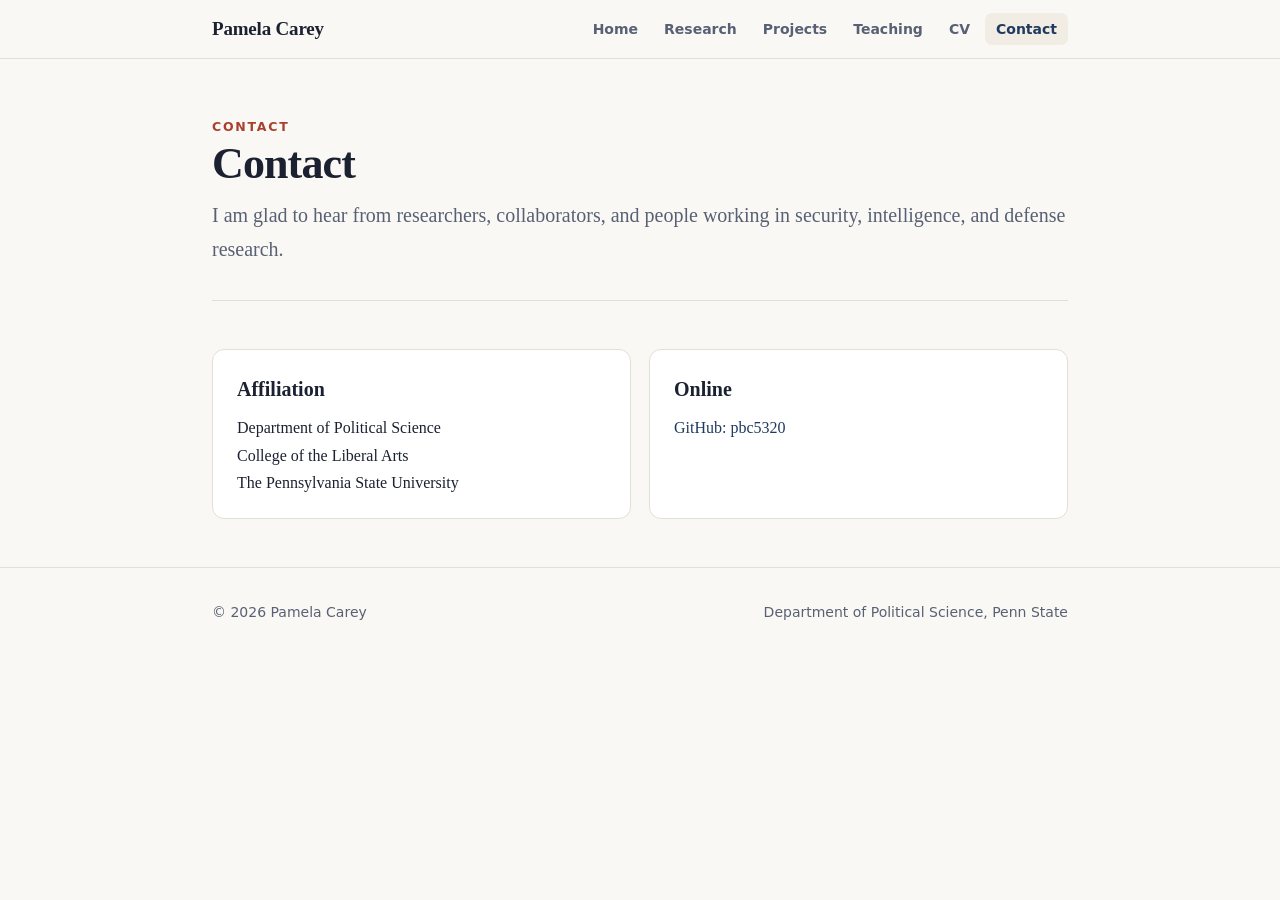
==== contact.html @ 089c4d3b "Rebuild as multi-page academic site Adds Home, Research, Projects, Teaching, CV, and Contact pages w" ====
<!doctype html>
<html lang="en">
<head>
<meta charset="utf-8">
<meta name="viewport" content="width=device-width, initial-scale=1">
<title>Contact | Pamela Carey</title>
<meta name="description" content="Contact Pamela Carey, PhD student in Political Science at Penn State.">
<link rel="stylesheet" href="assets/style.css">
</head>
<body>
<header class="site-header"><div class="wrap">
  <a class="brand" href="index.html">Pamela Carey</a>
  <nav>
    <a href="index.html">Home</a>
    <a href="research.html">Research</a>
    <a href="projects.html">Projects</a>
    <a href="teaching.html">Teaching</a>
    <a href="cv.html">CV</a>
    <a href="contact.html" aria-current="page">Contact</a>
  </nav>
</div></header>

<main class="wrap">

<div class="page-title">
  <div class="eyebrow">Contact</div>
  <h1>Contact</h1>
  <p class="lede">I am glad to hear from researchers, collaborators, and people working in security, intelligence, and defense research.</p>
</div>

<section>
  <div class="grid">
    <div class="card">
      <h3>Affiliation</h3>
      <p>Department of Political Science<br>College of the Liberal Arts<br>The Pennsylvania State University</p>
    </div>
    <div class="card">
      <h3>Online</h3>
      <p><a href="https://github.com/pbc5320">GitHub: pbc5320</a></p>
    </div>
  </div>
</section>

</main>

<footer><div class="wrap"><span>&copy; 2026 Pamela Carey</span><span>Department of Political Science, Penn State</span></div></footer>
</body>
</html>
---- assets/style.css ----
:root{
  --bg:#faf8f4; --ink:#1b2130; --muted:#586174; --line:#e3dfd4;
  --accent:#1f3a5f; --accent2:#a8402d; --card:#ffffff; --soft:#f1ede4;
}
@media (prefers-color-scheme: dark){
  :root{ --bg:#11141b; --ink:#eceff5; --muted:#9aa3b5; --line:#262c3a; --accent:#8fb3e6; --accent2:#e58a73; --card:#1a1f2a; --soft:#181d27; }
}
*{box-sizing:border-box}
html{scroll-behavior:smooth}
body{margin:0;background:var(--bg);color:var(--ink);font:17px/1.7 Georgia,"Times New Roman",serif;-webkit-font-smoothing:antialiased}
a{color:var(--accent);text-decoration:none;border-bottom:1px solid transparent}
a:hover{border-bottom-color:var(--accent)}
.wrap{max-width:900px;margin:0 auto;padding:0 22px}

/* header / nav */
.site-header{position:sticky;top:0;z-index:10;background:color-mix(in srgb,var(--bg) 92%,transparent);backdrop-filter:blur(8px);border-bottom:1px solid var(--line)}
.site-header .wrap{display:flex;align-items:center;gap:6px;min-height:58px;flex-wrap:wrap}
.brand{font-size:19px;font-weight:700;color:var(--ink);margin-right:auto;letter-spacing:-.01em;border:0}
.brand:hover{border:0}
.site-header nav{display:flex;gap:4px;flex-wrap:wrap;font:600 14px system-ui,sans-serif}
.site-header nav a{color:var(--muted);padding:8px 11px;border-radius:7px;border:0}
.site-header nav a:hover{color:var(--ink);background:var(--soft)}
.site-header nav a[aria-current="page"]{color:var(--accent);background:var(--soft)}

/* hero */
.hero{display:grid;grid-template-columns:200px 1fr;gap:44px;align-items:center;padding:72px 0 56px}
.portrait{width:200px;height:200px;border-radius:50%;background:linear-gradient(135deg,var(--accent),var(--accent2));display:grid;place-items:center;color:#fff;font:700 62px Georgia,serif;letter-spacing:.02em;overflow:hidden}
.portrait img{width:100%;height:100%;object-fit:cover}
.eyebrow{font:700 12.5px system-ui,sans-serif;letter-spacing:.14em;text-transform:uppercase;color:var(--accent2)}
h1{font-size:clamp(34px,6vw,52px);line-height:1.1;margin:10px 0 16px;letter-spacing:-.02em}
.lede{font-size:20px;color:var(--muted);margin:0}
.cta{display:flex;flex-wrap:wrap;gap:12px;margin-top:26px;font:600 15px system-ui,sans-serif}
.btn{padding:11px 20px;border-radius:8px;border:1px solid var(--accent);color:var(--accent)}
.btn.primary{background:var(--accent);color:var(--bg)}
.btn:hover{opacity:.88;border-color:var(--accent)}

/* sections */
section{padding:48px 0;border-top:1px solid var(--line)}
h2{font-size:28px;margin:0 0 6px;letter-spacing:-.01em}
.kicker{font:700 12.5px system-ui,sans-serif;letter-spacing:.14em;text-transform:uppercase;color:var(--accent2);margin:0 0 8px}
.sub{color:var(--muted);margin:0 0 28px}
h3{font-size:20px;margin:0 0 4px}
.meta{font:14px system-ui,sans-serif;color:var(--muted);margin-bottom:6px}
.grid{display:grid;grid-template-columns:repeat(auto-fit,minmax(260px,1fr));gap:18px}
.card{background:var(--card);border:1px solid var(--line);border-radius:12px;padding:22px 24px}
.card p{margin:8px 0 0;font-size:16px}
.card.link{display:block;color:inherit;border:1px solid var(--line)}
.card.link:hover{border-color:var(--accent);transform:translateY(-1px);transition:.15s}
.tags{display:flex;flex-wrap:wrap;gap:8px;margin-top:14px}
.tag{font:500 13px system-ui,sans-serif;padding:4px 11px;border-radius:99px;background:color-mix(in srgb,var(--accent) 10%,transparent);color:var(--accent)}
.status{display:inline-block;font:600 12px system-ui,sans-serif;padding:3px 10px;border-radius:99px;background:color-mix(in srgb,var(--accent2) 14%,transparent);color:var(--accent2);margin-left:8px;vertical-align:middle}
ul{padding-left:20px;margin:8px 0 0}
li{margin:5px 0}
.stack > * + *{margin-top:18px}

/* page title block */
.page-title{padding:60px 0 34px}
.page-title h1{font-size:clamp(32px,5vw,44px);margin:6px 0 10px}

/* timeline */
.tl{border-left:2px solid var(--line);padding-left:24px;margin-left:5px}
.tl .item{position:relative;margin-bottom:28px}
.tl .item::before{content:"";position:absolute;left:-31px;top:10px;width:11px;height:11px;border-radius:50%;background:var(--accent);border:2px solid var(--bg)}
.tl .item p{margin:6px 0 0;font-size:16px}

footer{padding:36px 0 56px;border-top:1px solid var(--line);font:14px system-ui,sans-serif;color:var(--muted)}
footer .wrap{display:flex;justify-content:space-between;flex-wrap:wrap;gap:10px}

@media (max-width:680px){
  .hero{grid-template-columns:1fr;gap:26px;padding:48px 0 40px;text-align:left}
  .portrait{width:140px;height:140px;font-size:44px}
}
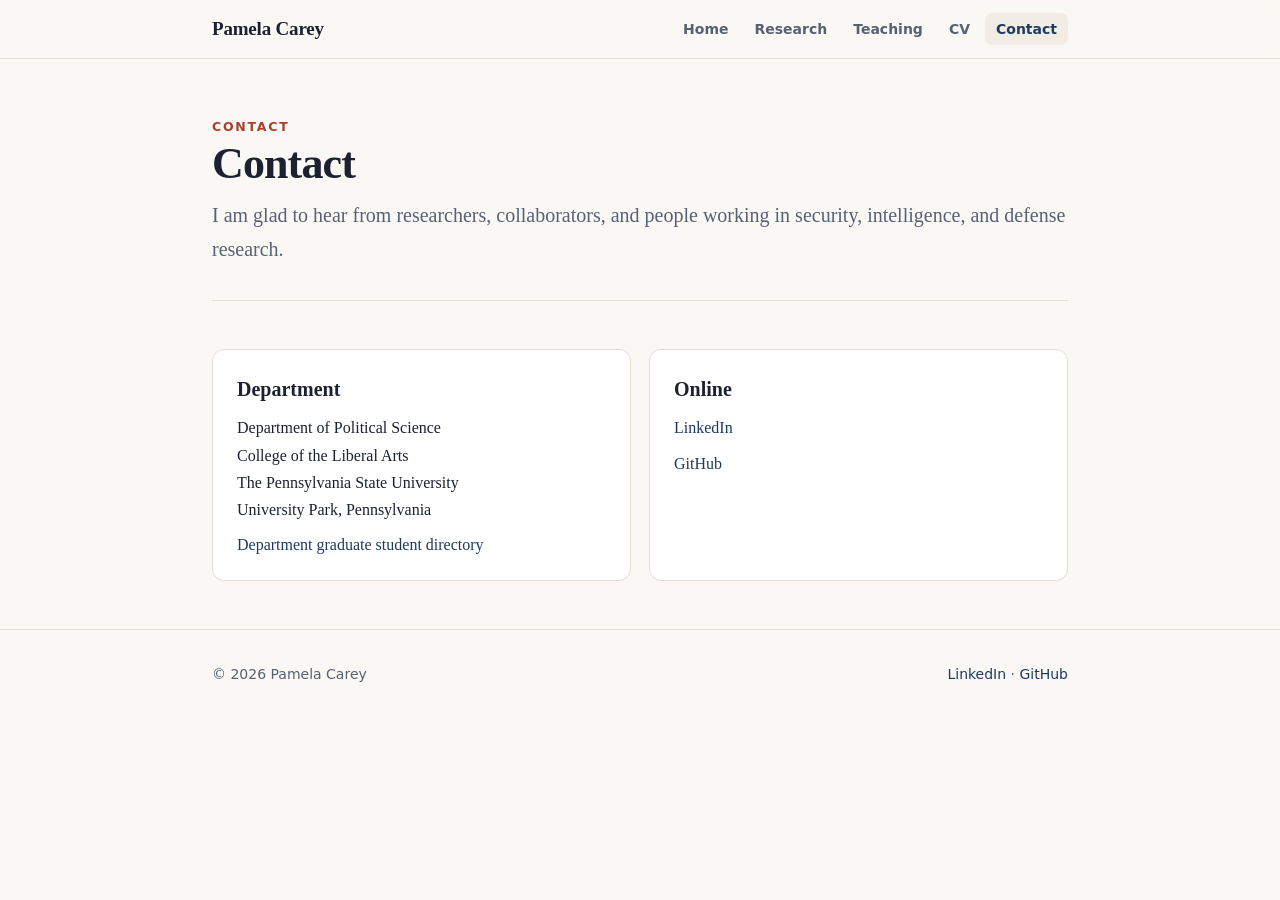
==== commit a2dc2f2f: "Add Contact page with department directory link Co-Authored-By: Claude Sonnet 5.5 <noreply@anthropic" ====
--- a/contact.html
+++ b/contact.html
@@ -13,7 +13,6 @@
   <nav>
     <a href="index.html">Home</a>
     <a href="research.html">Research</a>
-    <a href="projects.html">Projects</a>
     <a href="teaching.html">Teaching</a>
     <a href="cv.html">CV</a>
     <a href="contact.html" aria-current="page">Contact</a>
@@ -31,18 +30,20 @@
 <section>
   <div class="grid">
     <div class="card">
-      <h3>Affiliation</h3>
-      <p>Department of Political Science<br>College of the Liberal Arts<br>The Pennsylvania State University</p>
+      <h3>Department</h3>
+      <p>Department of Political Science<br>College of the Liberal Arts<br>The Pennsylvania State University<br>University Park, Pennsylvania</p>
+      <p><a href="https://polisci.la.psu.edu/people/#graduatestudents">Department graduate student directory</a></p>
     </div>
     <div class="card">
       <h3>Online</h3>
-      <p><a href="https://github.com/pbc5320">GitHub: pbc5320</a></p>
+      <p><a href="https://www.linkedin.com/in/pamela-carey-24b1b4239/">LinkedIn</a></p>
+      <p><a href="https://github.com/pbc5320">GitHub</a></p>
     </div>
   </div>
 </section>
 
 </main>
 
-<footer><div class="wrap"><span>&copy; 2026 Pamela Carey</span><span>Department of Political Science, Penn State</span></div></footer>
+<footer><div class="wrap"><span>&copy; 2026 Pamela Carey</span><span><a href="https://www.linkedin.com/in/pamela-carey-24b1b4239/">LinkedIn</a> · <a href="https://github.com/pbc5320">GitHub</a></span></div></footer>
 </body>
 </html>
--- a/assets/style.css
+++ b/assets/style.css
@@ -70,3 +70,15 @@
   .hero{grid-template-columns:1fr;gap:26px;padding:48px 0 40px;text-align:left}
   .portrait{width:140px;height:140px;font-size:44px}
 }
+
+/* LinkedIn-style profile header */
+.profile{display:flex;align-items:center;gap:40px;padding:72px 0 52px}
+.profile .portrait{flex:0 0 auto;width:210px;height:210px}
+.profile-text h1{font-size:clamp(34px,5.5vw,50px);margin:0 0 6px}
+.profile-text .title{font-size:20px;line-height:1.4;margin:0 0 10px;color:var(--ink)}
+.profile-text .affil{margin:0;color:var(--muted);font-size:16.5px}
+.profile-text .cta{margin-top:22px}
+@media (max-width:680px){
+  .profile{flex-direction:column;align-items:flex-start;gap:24px;padding:44px 0 36px}
+  .profile .portrait{width:150px;height:150px}
+}
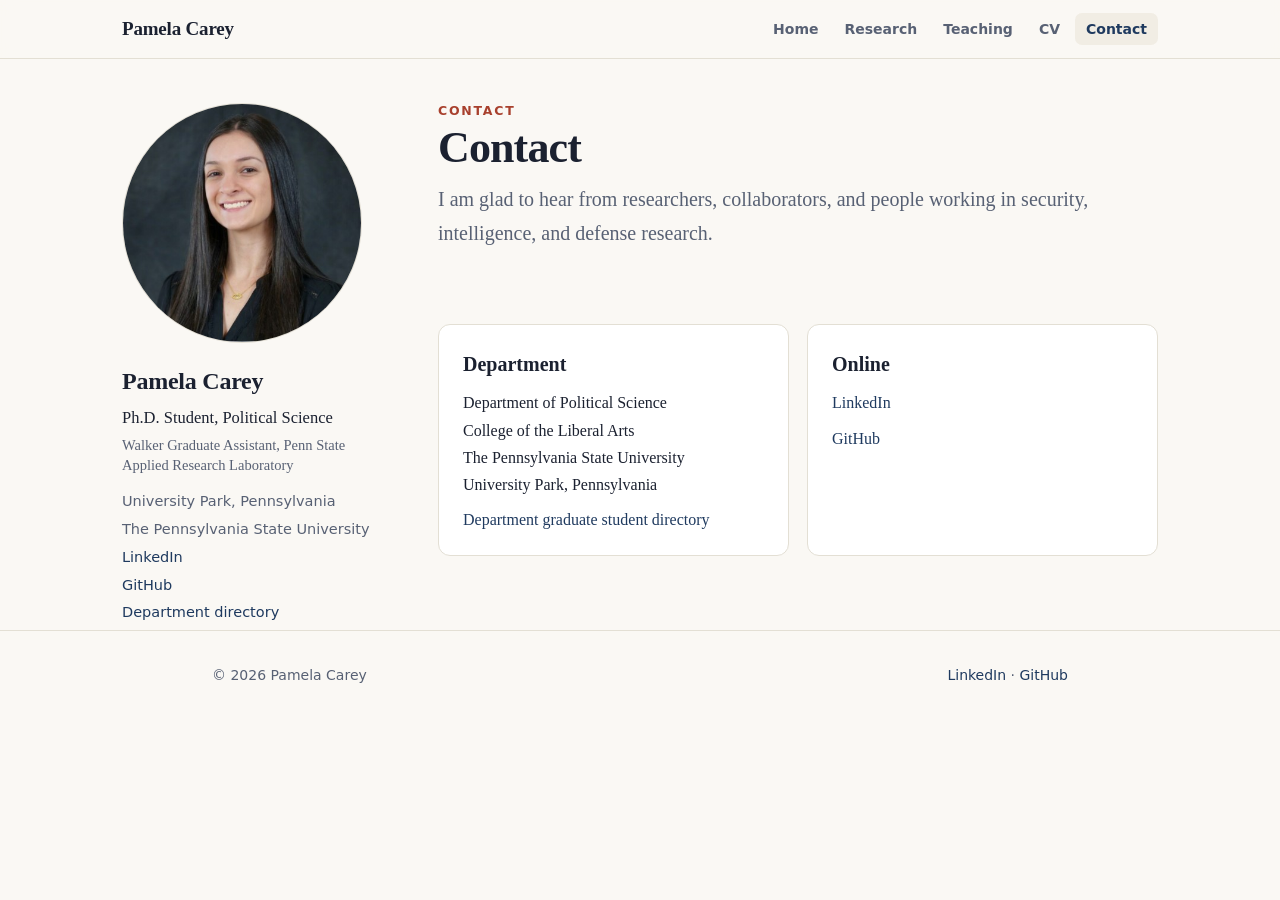
==== commit 82c3e841: "Sidebar layout; add language and online extremism focus Co-Authored-By: Claude Sonnet 5.5 <noreply@a" ====
--- a/contact.html
+++ b/contact.html
@@ -19,7 +19,21 @@
   </nav>
 </div></header>
 
-<main class="wrap">
+<div class="wrap layout">
+  <aside class="sidebar">
+    <img class="avatar" src="assets/headshot.png" alt="Portrait of Pamela Carey" width="400" height="400">
+    <h2 class="author-name">Pamela Carey</h2>
+    <p class="author-title">Ph.D. Student, Political Science</p>
+    <p class="author-sub">Walker Graduate Assistant, Penn State Applied Research Laboratory</p>
+    <ul class="author-links">
+      <li>University Park, Pennsylvania</li>
+      <li>The Pennsylvania State University</li>
+      <li><a href="https://www.linkedin.com/in/pamela-carey-24b1b4239/">LinkedIn</a></li>
+      <li><a href="https://github.com/pbc5320">GitHub</a></li>
+      <li><a href="https://polisci.la.psu.edu/people/#graduatestudents">Department directory</a></li>
+    </ul>
+  </aside>
+  <main>
 
 <div class="page-title">
   <div class="eyebrow">Contact</div>
@@ -43,6 +57,7 @@
 </section>
 
 </main>
+</div>
 
 <footer><div class="wrap"><span>&copy; 2026 Pamela Carey</span><span><a href="https://www.linkedin.com/in/pamela-carey-24b1b4239/">LinkedIn</a> · <a href="https://github.com/pbc5320">GitHub</a></span></div></footer>
 </body>
--- a/assets/style.css
+++ b/assets/style.css
@@ -82,3 +82,26 @@
   .profile{flex-direction:column;align-items:flex-start;gap:24px;padding:44px 0 36px}
   .profile .portrait{width:150px;height:150px}
 }
+
+/* AcademicPages-style sidebar layout */
+.wrap.layout{max-width:1080px;display:grid;grid-template-columns:260px 1fr;gap:56px;align-items:start;padding-top:44px}
+.sidebar{position:sticky;top:84px;text-align:left}
+.sidebar .avatar{width:100%;max-width:240px;aspect-ratio:1/1;object-fit:cover;border-radius:50%;display:block;border:1px solid var(--line)}
+.sidebar .author-name{font-size:24px;margin:18px 0 4px;letter-spacing:-.01em}
+.sidebar .author-title{margin:0;font-size:16.5px;line-height:1.4}
+.sidebar .author-sub{margin:6px 0 0;font-size:14.5px;line-height:1.4;color:var(--muted)}
+.sidebar .author-links{list-style:none;padding:0;margin:16px 0 0;font:14.5px/1.5 system-ui,sans-serif;color:var(--muted)}
+.sidebar .author-links li{margin:6px 0}
+.layout .page-title{padding:0 0 26px}
+.layout main > p{margin:0 0 16px}
+.layout section:first-of-type{border-top:0}
+@media (max-width:820px){
+  .wrap.layout{grid-template-columns:1fr;gap:28px}
+  .sidebar{position:static;display:grid;grid-template-columns:110px 1fr;column-gap:20px;align-items:start}
+  .sidebar .avatar{grid-row:1 / span 4;width:110px}
+  .sidebar .author-name{margin:0}
+  .sidebar .author-links{grid-column:1 / -1}
+}
+.sidebar .avatar{height:auto;align-self:start}
+.site-header .wrap{max-width:1080px}
+@media (max-width:820px){ .sidebar .avatar{width:110px;height:110px} }
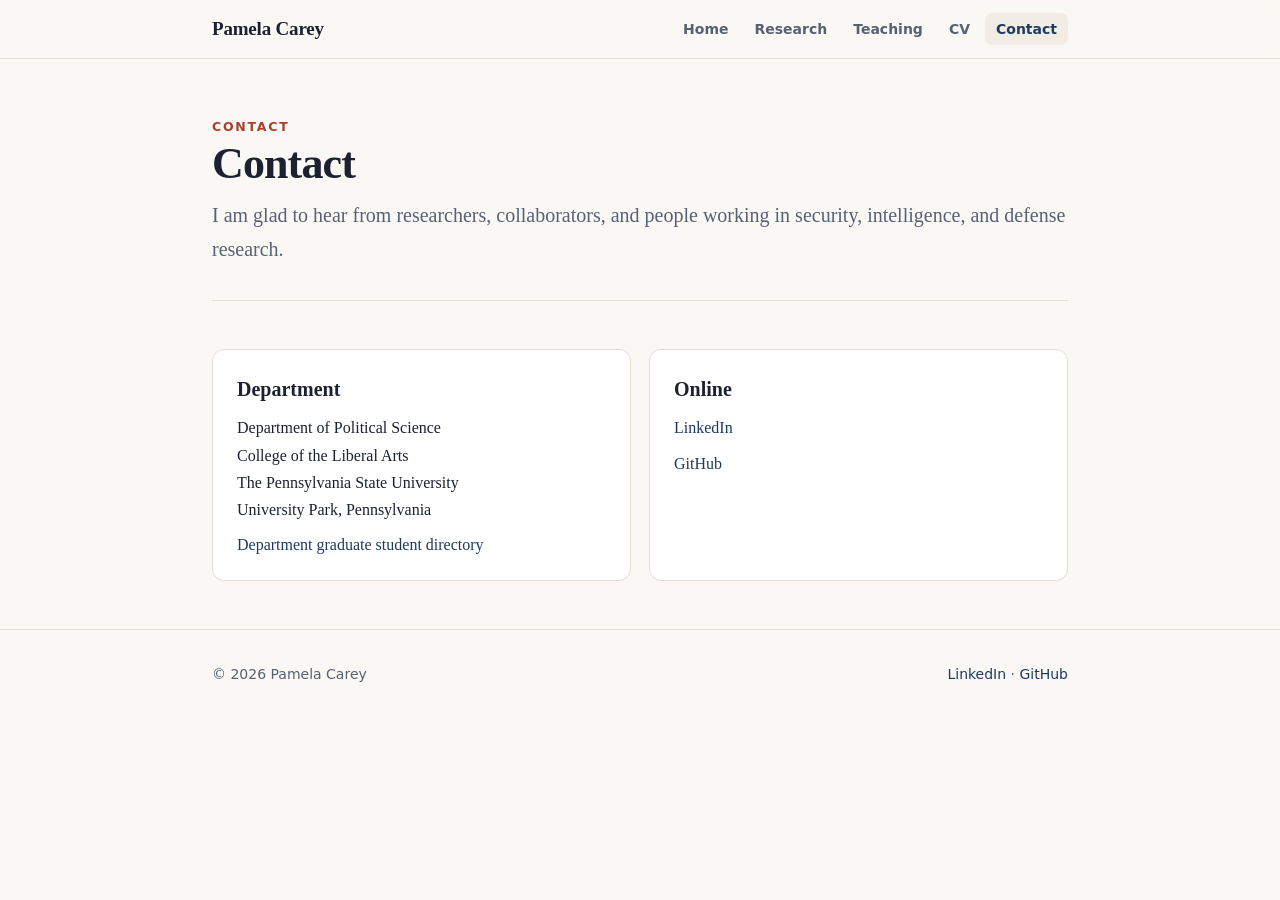
==== commit 838dc5ac: "Return to header-style design, keep updated content Co-Authored-By: Claude Sonnet 5.5 <noreply@anthr" ====
--- a/contact.html
+++ b/contact.html
@@ -19,21 +19,7 @@
   </nav>
 </div></header>
 
-<div class="wrap layout">
-  <aside class="sidebar">
-    <img class="avatar" src="assets/headshot.png" alt="Portrait of Pamela Carey" width="400" height="400">
-    <h2 class="author-name">Pamela Carey</h2>
-    <p class="author-title">Ph.D. Student, Political Science</p>
-    <p class="author-sub">Walker Graduate Assistant, Penn State Applied Research Laboratory</p>
-    <ul class="author-links">
-      <li>University Park, Pennsylvania</li>
-      <li>The Pennsylvania State University</li>
-      <li><a href="https://www.linkedin.com/in/pamela-carey-24b1b4239/">LinkedIn</a></li>
-      <li><a href="https://github.com/pbc5320">GitHub</a></li>
-      <li><a href="https://polisci.la.psu.edu/people/#graduatestudents">Department directory</a></li>
-    </ul>
-  </aside>
-  <main>
+<main class="wrap">
 
 <div class="page-title">
   <div class="eyebrow">Contact</div>
@@ -57,7 +43,6 @@
 </section>
 
 </main>
-</div>
 
 <footer><div class="wrap"><span>&copy; 2026 Pamela Carey</span><span><a href="https://www.linkedin.com/in/pamela-carey-24b1b4239/">LinkedIn</a> · <a href="https://github.com/pbc5320">GitHub</a></span></div></footer>
 </body>
--- a/assets/style.css
+++ b/assets/style.css
@@ -82,26 +82,3 @@
   .profile{flex-direction:column;align-items:flex-start;gap:24px;padding:44px 0 36px}
   .profile .portrait{width:150px;height:150px}
 }
-
-/* AcademicPages-style sidebar layout */
-.wrap.layout{max-width:1080px;display:grid;grid-template-columns:260px 1fr;gap:56px;align-items:start;padding-top:44px}
-.sidebar{position:sticky;top:84px;text-align:left}
-.sidebar .avatar{width:100%;max-width:240px;aspect-ratio:1/1;object-fit:cover;border-radius:50%;display:block;border:1px solid var(--line)}
-.sidebar .author-name{font-size:24px;margin:18px 0 4px;letter-spacing:-.01em}
-.sidebar .author-title{margin:0;font-size:16.5px;line-height:1.4}
-.sidebar .author-sub{margin:6px 0 0;font-size:14.5px;line-height:1.4;color:var(--muted)}
-.sidebar .author-links{list-style:none;padding:0;margin:16px 0 0;font:14.5px/1.5 system-ui,sans-serif;color:var(--muted)}
-.sidebar .author-links li{margin:6px 0}
-.layout .page-title{padding:0 0 26px}
-.layout main > p{margin:0 0 16px}
-.layout section:first-of-type{border-top:0}
-@media (max-width:820px){
-  .wrap.layout{grid-template-columns:1fr;gap:28px}
-  .sidebar{position:static;display:grid;grid-template-columns:110px 1fr;column-gap:20px;align-items:start}
-  .sidebar .avatar{grid-row:1 / span 4;width:110px}
-  .sidebar .author-name{margin:0}
-  .sidebar .author-links{grid-column:1 / -1}
-}
-.sidebar .avatar{height:auto;align-self:start}
-.site-header .wrap{max-width:1080px}
-@media (max-width:820px){ .sidebar .avatar{width:110px;height:110px} }
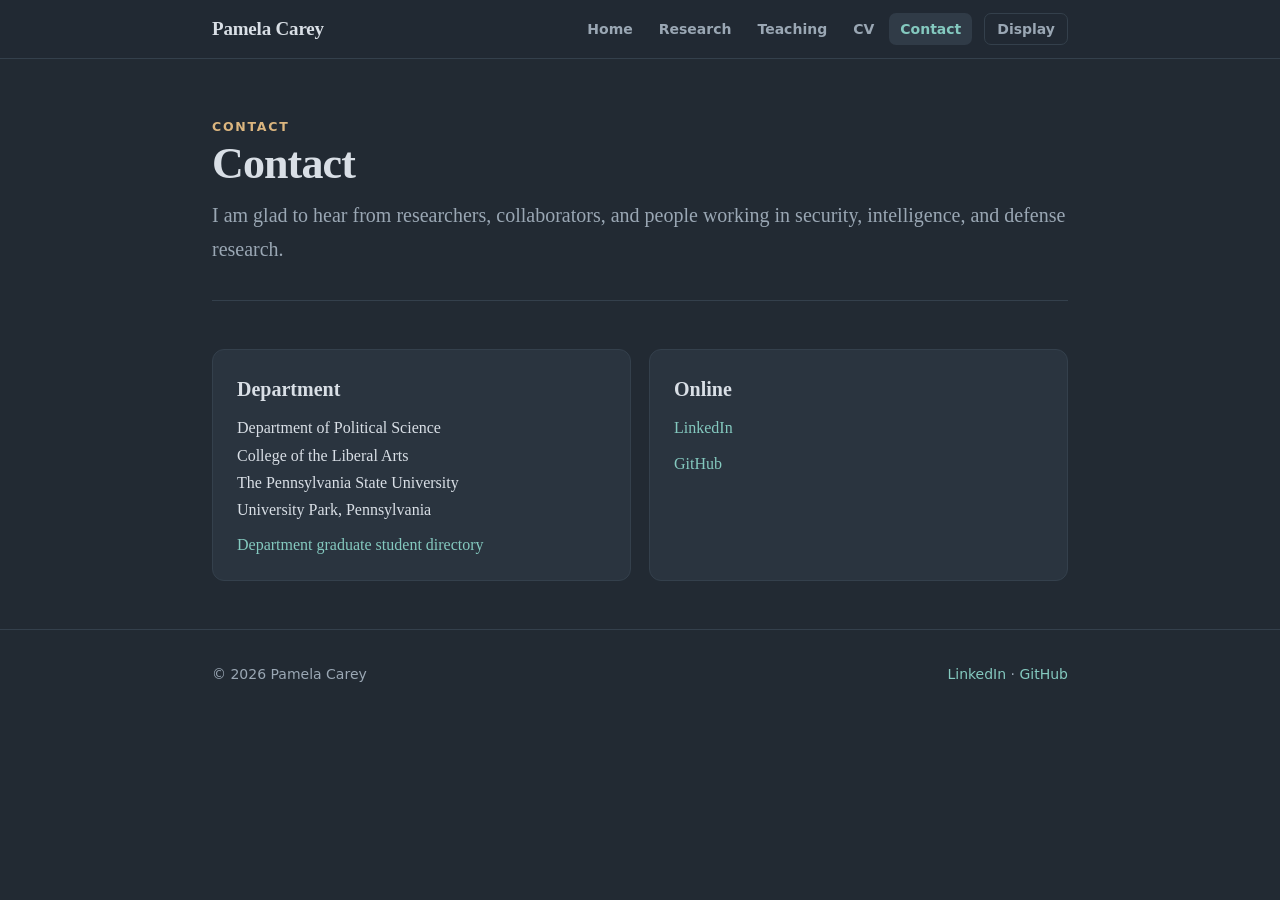
==== commit aaeeb6b8: "Add accessible lighting control: soft dark, light, high contrast Co-Authored-By: Claude Sonnet 5.5 <" ====
--- a/contact.html
+++ b/contact.html
@@ -6,6 +6,7 @@
 <title>Contact | Pamela Carey</title>
 <meta name="description" content="Contact Pamela Carey, PhD student in Political Science at Penn State.">
 <link rel="stylesheet" href="assets/style.css">
+<script src="assets/theme.js"></script>
 </head>
 <body>
 <header class="site-header"><div class="wrap">
--- a/assets/style.css
+++ b/assets/style.css
@@ -1,10 +1,20 @@
-:root{
-  --bg:#faf8f4; --ink:#1b2130; --muted:#586174; --line:#e3dfd4;
-  --accent:#1f3a5f; --accent2:#a8402d; --card:#ffffff; --soft:#f1ede4;
+:root,:root[data-theme="dark"]{
+  color-scheme:dark;
+  --bg:#222a33; --ink:#d9dfe6; --muted:#9aa7b4; --line:#34404c;
+  --accent:#84c9bf; --accent2:#dcb67f; --card:#2a343f; --soft:#303b47; --on-accent:#1b2229;
 }
-@media (prefers-color-scheme: dark){
-  :root{ --bg:#11141b; --ink:#eceff5; --muted:#9aa3b5; --line:#262c3a; --accent:#8fb3e6; --accent2:#e58a73; --card:#1a1f2a; --soft:#181d27; }
+:root[data-theme="light"]{
+  color-scheme:light;
+  --bg:#f5f2ea; --ink:#262c34; --muted:#59636f; --line:#d9d3c5;
+  --accent:#1b6b64; --accent2:#8f5f16; --card:#fffdf8; --soft:#ebe6da; --on-accent:#ffffff;
 }
+:root[data-theme="contrast"]{
+  color-scheme:dark;
+  --bg:#000000; --ink:#ffffff; --muted:#e0e0e0; --line:#8a8a8a;
+  --accent:#ffe14d; --accent2:#7ff0d8; --card:#0a0a0a; --soft:#1c1c1c; --on-accent:#000000;
+}
+:root[data-theme="contrast"] a{text-decoration:underline}
+:root[data-theme="contrast"] .card,:root[data-theme="contrast"] .btn{border-color:#cfcfcf}
 *{box-sizing:border-box}
 html{scroll-behavior:smooth}
 body{margin:0;background:var(--bg);color:var(--ink);font:17px/1.7 Georgia,"Times New Roman",serif;-webkit-font-smoothing:antialiased}
@@ -30,8 +40,8 @@
 h1{font-size:clamp(34px,6vw,52px);line-height:1.1;margin:10px 0 16px;letter-spacing:-.02em}
 .lede{font-size:20px;color:var(--muted);margin:0}
 .cta{display:flex;flex-wrap:wrap;gap:12px;margin-top:26px;font:600 15px system-ui,sans-serif}
-.btn{padding:11px 20px;border-radius:8px;border:1px solid var(--accent);color:var(--accent)}
-.btn.primary{background:var(--accent);color:var(--bg)}
+.btn{padding:11px 20px;border-radius:8px;border:1px solid color-mix(in srgb,var(--accent) 55%,transparent);color:var(--accent)}
+.btn.primary{background:var(--accent);color:var(--on-accent);font-weight:700}
 .btn:hover{opacity:.88;border-color:var(--accent)}
 
 /* sections */
@@ -82,3 +92,21 @@
   .profile{flex-direction:column;align-items:flex-start;gap:24px;padding:44px 0 36px}
   .profile .portrait{width:150px;height:150px}
 }
+
+/* Display (lighting) control */
+.site-header .wrap{position:relative}
+.display-ctl{position:relative;margin-left:6px}
+.display-btn{font:600 14px system-ui,sans-serif;color:var(--muted);background:transparent;border:1px solid var(--line);border-radius:7px;padding:7px 12px;cursor:pointer}
+.display-btn:hover{color:var(--ink);background:var(--soft)}
+.display-panel{position:absolute;right:0;top:calc(100% + 8px);z-index:20;min-width:190px;background:var(--card);border:1px solid var(--line);border-radius:10px;padding:10px;box-shadow:0 8px 24px rgba(0,0,0,.28)}
+.display-panel[hidden]{display:none}
+.display-label{margin:2px 6px 8px;font:700 12px system-ui,sans-serif;letter-spacing:.12em;text-transform:uppercase;color:var(--accent2)}
+.display-opt{display:block;width:100%;text-align:left;font:600 14.5px system-ui,sans-serif;color:var(--ink);background:transparent;border:1px solid transparent;border-radius:7px;padding:9px 10px;cursor:pointer}
+.display-opt:hover{background:var(--soft)}
+.display-opt[aria-pressed="true"]{border-color:var(--accent);color:var(--accent)}
+.display-opt[aria-pressed="true"]::after{content:" \2713"}
+button:focus-visible,a:focus-visible{outline:3px solid var(--accent);outline-offset:2px}
+@media (max-width:680px){.display-ctl{margin-left:0}}
+@media (max-width:680px){
+  .display-panel{left:0;right:auto;max-width:calc(100vw - 44px)}
+}
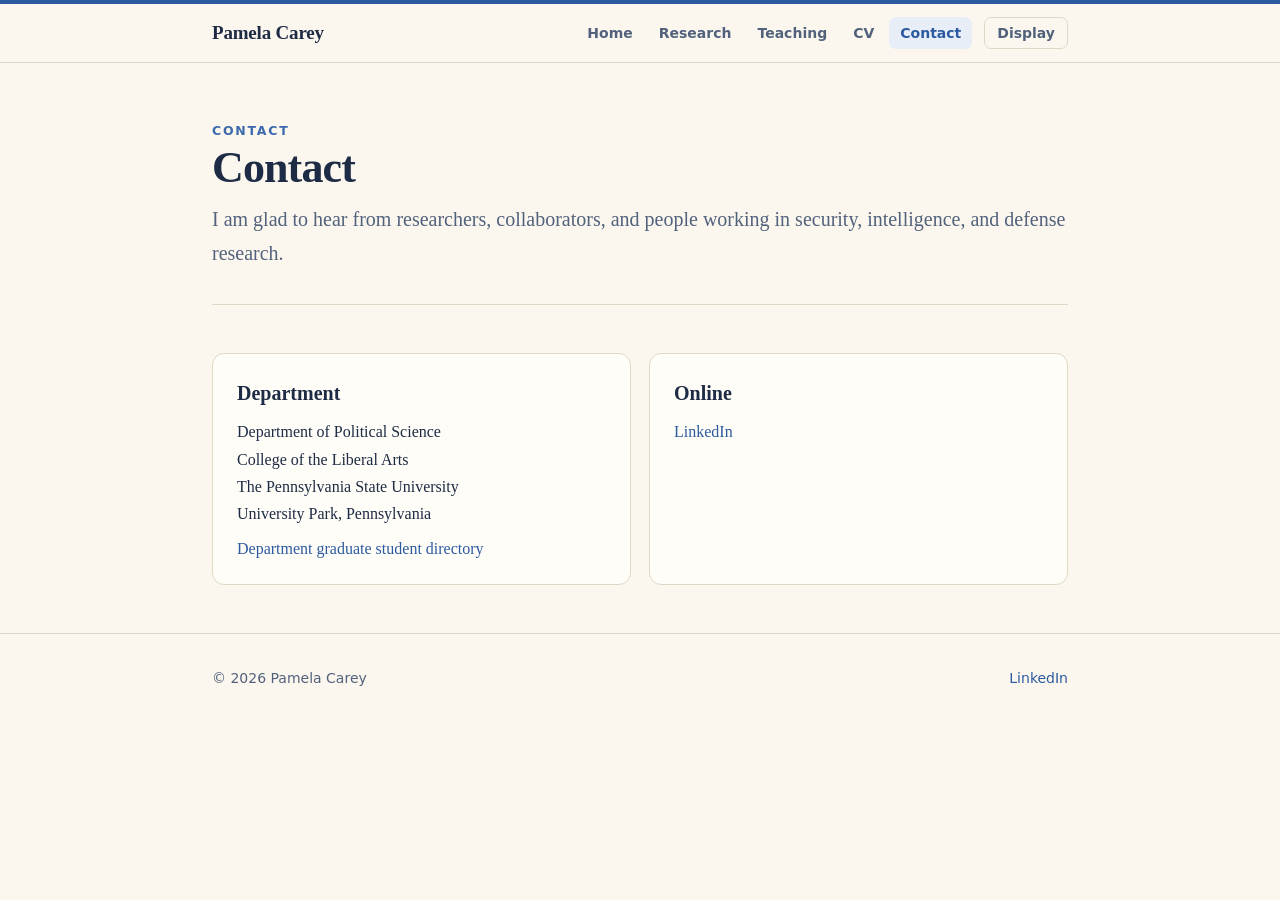
==== commit f0e7d3ef: "Remove GitHub account links for now Co-Authored-By: Claude Sonnet 5.5 <noreply@anthropic.com> Claude" ====
--- a/contact.html
+++ b/contact.html
@@ -38,13 +38,12 @@
     <div class="card">
       <h3>Online</h3>
       <p><a href="https://www.linkedin.com/in/pamela-carey-24b1b4239/">LinkedIn</a></p>
-      <p><a href="https://github.com/pbc5320">GitHub</a></p>
     </div>
   </div>
 </section>
 
 </main>
 
-<footer><div class="wrap"><span>&copy; 2026 Pamela Carey</span><span><a href="https://www.linkedin.com/in/pamela-carey-24b1b4239/">LinkedIn</a> · <a href="https://github.com/pbc5320">GitHub</a></span></div></footer>
+<footer><div class="wrap"><span>&copy; 2026 Pamela Carey</span><span><a href="https://www.linkedin.com/in/pamela-carey-24b1b4239/">LinkedIn</a></span></div></footer>
 </body>
 </html>
--- a/assets/style.css
+++ b/assets/style.css
@@ -1,12 +1,12 @@
-:root,:root[data-theme="dark"]{
+:root,:root[data-theme="cream"]{
+  color-scheme:light;
+  --bg:#fbf7ee; --ink:#1e2b44; --muted:#52627d; --line:#dfd8c6;
+  --accent:#2c5aa0; --accent2:#3a69ad; --card:#fffdf8; --soft:#e8eef7; --on-accent:#ffffff;
+}
+:root[data-theme="dark"]{
   color-scheme:dark;
   --bg:#222a33; --ink:#d9dfe6; --muted:#9aa7b4; --line:#34404c;
   --accent:#84c9bf; --accent2:#dcb67f; --card:#2a343f; --soft:#303b47; --on-accent:#1b2229;
-}
-:root[data-theme="light"]{
-  color-scheme:light;
-  --bg:#f5f2ea; --ink:#262c34; --muted:#59636f; --line:#d9d3c5;
-  --accent:#1b6b64; --accent2:#8f5f16; --card:#fffdf8; --soft:#ebe6da; --on-accent:#ffffff;
 }
 :root[data-theme="contrast"]{
   color-scheme:dark;
@@ -110,3 +110,7 @@
 @media (max-width:680px){
   .display-panel{left:0;right:auto;max-width:calc(100vw - 44px)}
 }
+
+/* cream and blue accents */
+.site-header{border-top:4px solid var(--accent)}
+.portrait{box-shadow:0 0 0 4px var(--soft)}
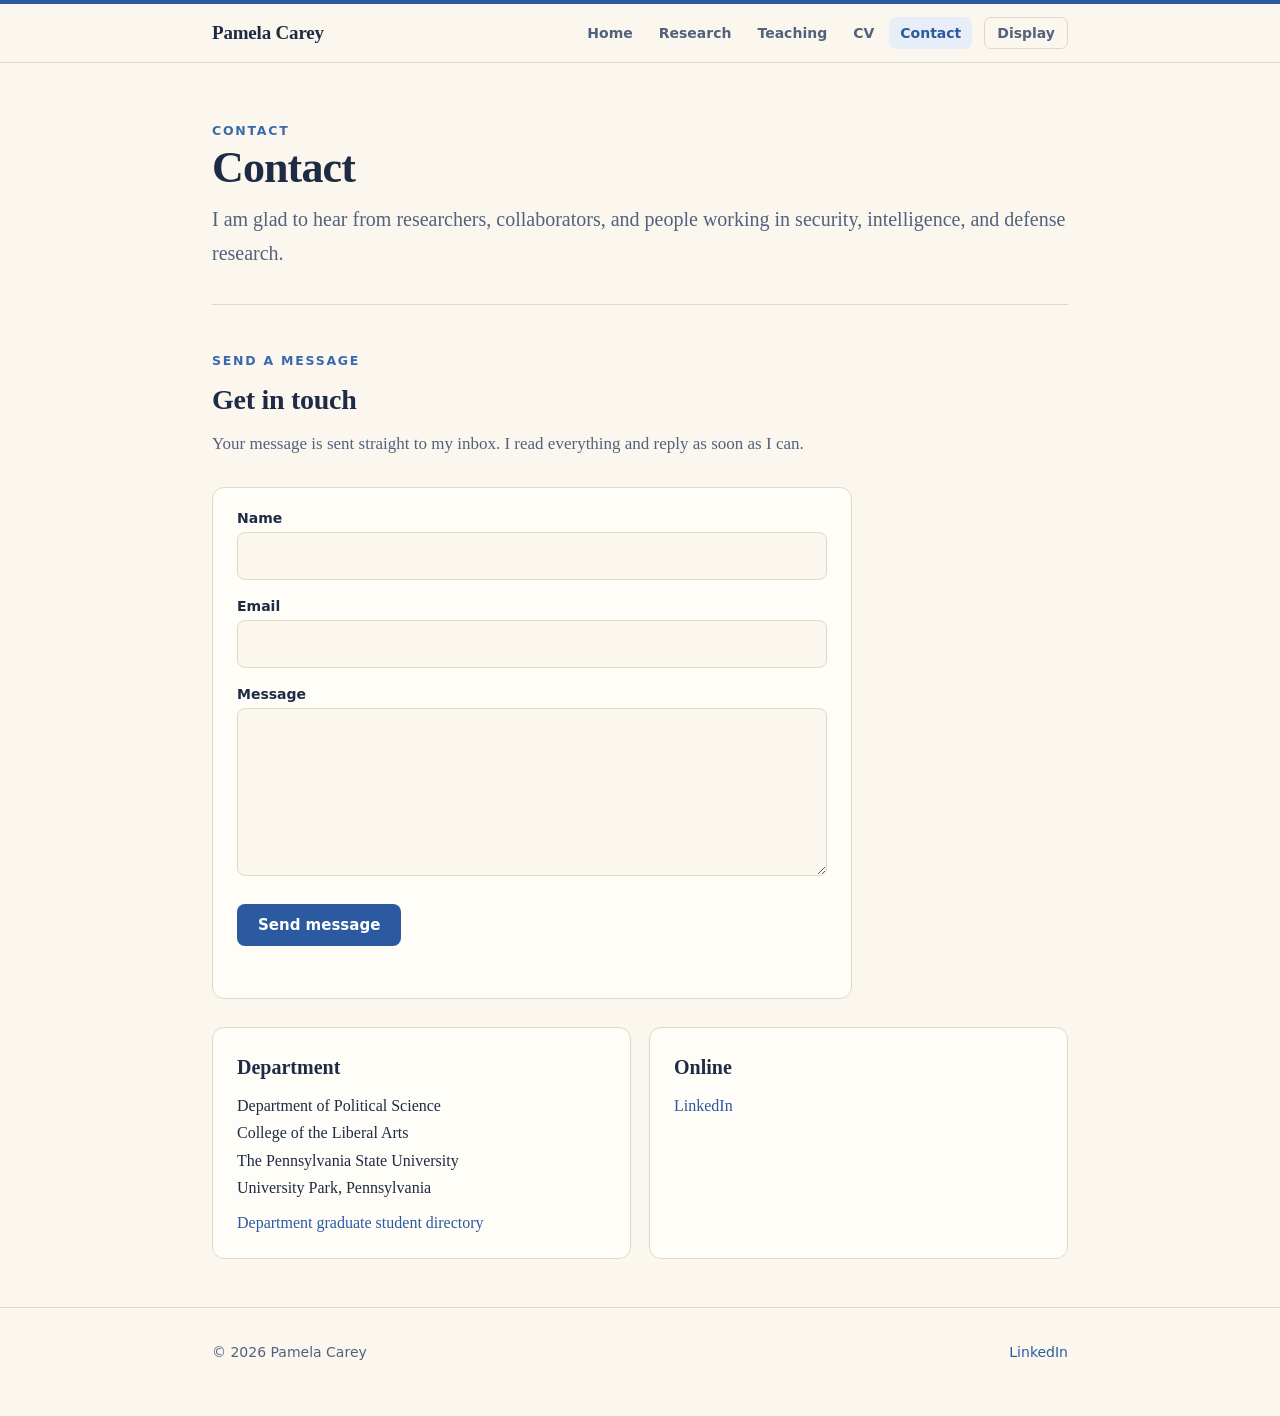
==== commit b6c25fe7: "Add contact form (pending access key) Co-Authored-By: Claude Sonnet 5.5 <noreply@anthropic.com> Clau" ====
--- a/contact.html
+++ b/contact.html
@@ -29,7 +29,34 @@
 </div>
 
 <section>
-  <div class="grid">
+  <p class="kicker">Send a message</p>
+  <h2>Get in touch</h2>
+  <p class="sub">Your message is sent straight to my inbox. I read everything and reply as soon as I can.</p>
+
+  <form id="contact-form" class="form card" action="https://api.web3forms.com/submit" method="POST" novalidate>
+    <input type="hidden" name="access_key" value="REPLACE_WITH_ACCESS_KEY">
+    <input type="hidden" name="subject" value="New message from your website">
+    <input type="hidden" name="from_name" value="Website contact form">
+    <input type="checkbox" name="botcheck" class="hp" tabindex="-1" autocomplete="off" aria-hidden="true">
+
+    <div class="field">
+      <label for="cf-name">Name</label>
+      <input id="cf-name" name="name" type="text" autocomplete="name" required>
+    </div>
+    <div class="field">
+      <label for="cf-email">Email</label>
+      <input id="cf-email" name="email" type="email" autocomplete="email" required>
+    </div>
+    <div class="field">
+      <label for="cf-message">Message</label>
+      <textarea id="cf-message" name="message" rows="6" required></textarea>
+    </div>
+
+    <button class="btn primary" type="submit">Send message</button>
+    <p id="cf-status" class="form-status" role="status" aria-live="polite"></p>
+  </form>
+
+  <div class="grid" style="margin-top:28px">
     <div class="card">
       <h3>Department</h3>
       <p>Department of Political Science<br>College of the Liberal Arts<br>The Pennsylvania State University<br>University Park, Pennsylvania</p>
@@ -42,6 +69,8 @@
   </div>
 </section>
 
+<script src="assets/contact.js"></script>
+
 </main>
 
 <footer><div class="wrap"><span>&copy; 2026 Pamela Carey</span><span><a href="https://www.linkedin.com/in/pamela-carey-24b1b4239/">LinkedIn</a></span></div></footer>
--- a/assets/style.css
+++ b/assets/style.css
@@ -114,3 +114,19 @@
 /* cream and blue accents */
 .site-header{border-top:4px solid var(--accent)}
 .portrait{box-shadow:0 0 0 4px var(--soft)}
+
+/* contact form */
+.form{max-width:640px}
+.form .field{margin-bottom:18px}
+.form label{display:block;font:600 14px system-ui,sans-serif;margin-bottom:6px;color:var(--ink)}
+.form input[type="text"],.form input[type="email"],.form textarea{width:100%;font:16px/1.5 Georgia,"Times New Roman",serif;color:var(--ink);background:var(--bg);border:1px solid var(--line);border-radius:8px;padding:11px 13px}
+.form input:focus,.form textarea:focus{outline:3px solid var(--accent);outline-offset:1px;border-color:var(--accent)}
+.form textarea{resize:vertical;min-height:140px}
+.form button[type="submit"]{cursor:pointer;font:600 15px system-ui,sans-serif}
+.form button[disabled]{opacity:.6;cursor:progress}
+.form .hp{position:absolute;left:-9999px;width:1px;height:1px;opacity:0}
+.form-status{margin:14px 0 0;font:600 14.5px system-ui,sans-serif;min-height:1.4em}
+.form-status.ok{color:var(--accent)}
+.form-status.err{color:#c2410c}
+:root[data-theme="dark"] .form-status.err{color:#f4a27a}
+:root[data-theme="contrast"] .form-status.err{color:#ffb38a}
